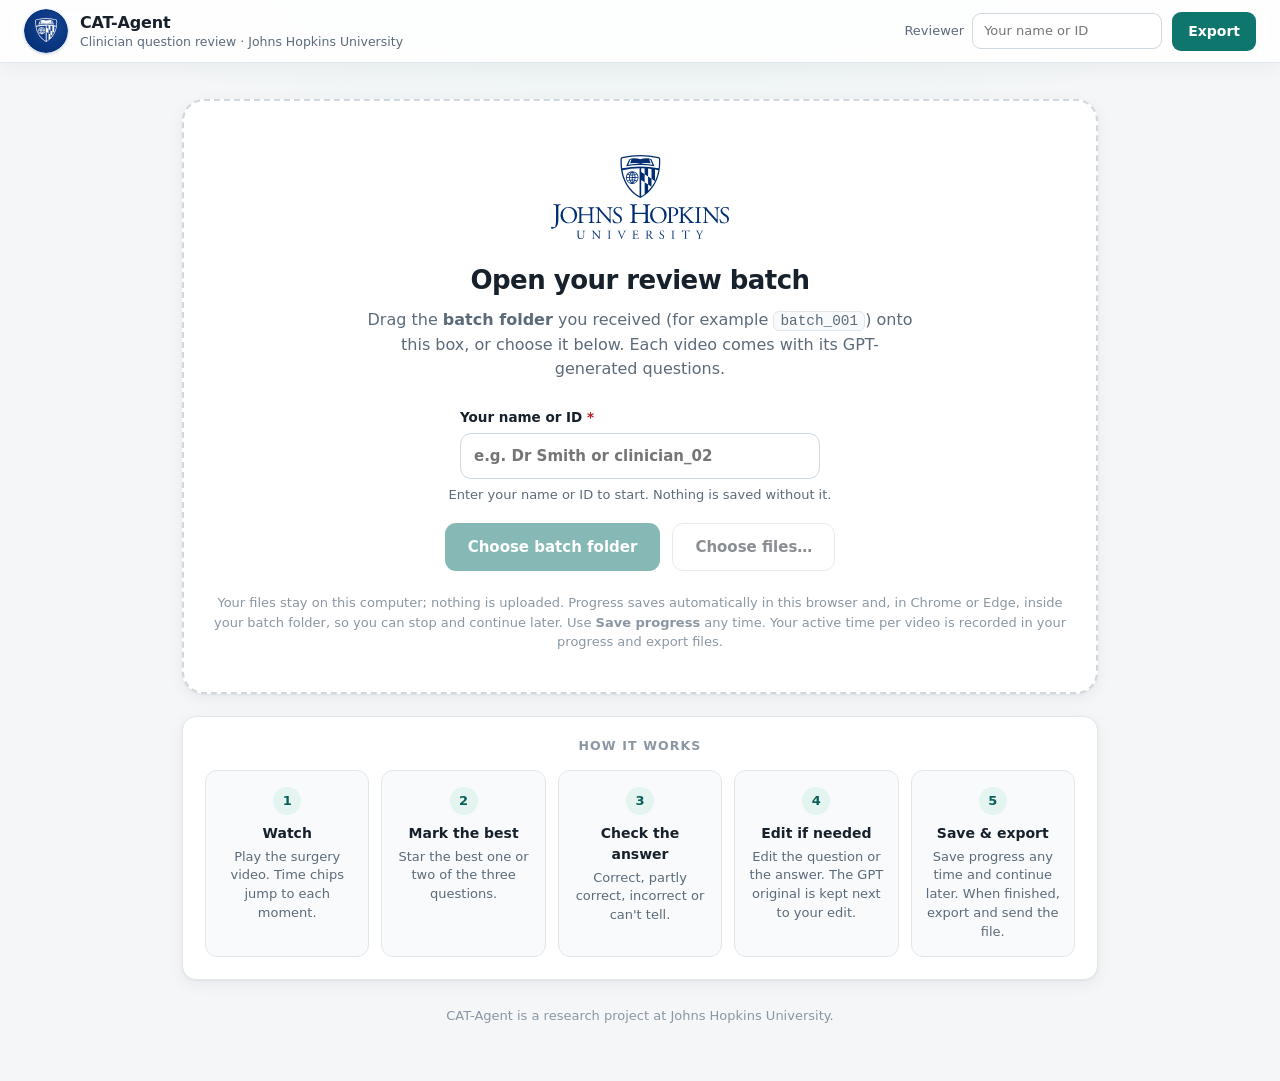
==== index.html @ c8f013dc "Sharper JHU logos, clinician active-time tracking Co-Authored-By: Claude Opus 5.5 <noreply@anthropic" ====
<!doctype html>
<html lang="en">
<head>
  <meta charset="utf-8">
  <meta name="viewport" content="width=device-width, initial-scale=1">
  <title>CAT-Agent Clinician Review</title>
  <meta name="description" content="Review GPT-generated questions for ophthalmic surgery videos: pick the best, edit, export.">
  <link rel="icon" href="assets/jhu-badge.svg" type="image/svg+xml">
  <link rel="stylesheet" href="styles.css?v=202610052042">
</head>
<body>
  <header class="topbar">
  <div class="topbar-inner">
    <div class="brand">
      <a class="jhu" href="https://www.jhu.edu/" target="_blank" rel="noopener" title="Johns Hopkins University">
        <img src="assets/jhu-badge.svg" alt="Johns Hopkins University" width="44" height="44">
      </a>
      <div>
        <div class="brand-title">CAT-Agent</div>
        <div class="brand-sub">Clinician question review · Johns Hopkins University</div>
      </div>
    </div>
    <div class="topbar-actions">
      <label class="reviewer">
        <span>Reviewer</span>
        <input id="reviewer" class="reviewer-input" type="text" placeholder="Your name or ID" autocomplete="off" spellcheck="false">
      </label>
      <span id="save-status" class="save-status hidden" role="status" aria-live="polite"></span>
      <button id="btn-save" class="btn ghost hidden" type="button" title="Save your progress now (Ctrl/Cmd+S). It also saves automatically.">Save progress</button>
      <button id="btn-open" class="btn ghost hidden" type="button" title="Open another batch folder">Open folder</button>
      <div class="menu-wrap">
        <button id="btn-export" class="btn primary" type="button" disabled aria-haspopup="true" aria-expanded="false">Export</button>
        <div id="export-menu" class="menu hidden" role="menu">
          <button type="button" role="menuitem" data-export="json">Export JSON <small>full record, re-importable</small></button>
          <button type="button" role="menuitem" data-export="csv">Export CSV <small>one row per question, for Excel</small></button>
          <hr>
          <button type="button" role="menuitem" data-export="import">Load saved progress… <small>a progress or export file, e.g. from another computer</small></button>
        </div>
      </div>
    </div>
  </div>
  </header>

  <!-- Start screen -->
  <main id="start" class="start">
    <section class="drop" id="dropzone" tabindex="0" aria-label="Drop your batch folder here">
      <img class="hero-logo" src="assets/jhu-vertical.svg" alt="Johns Hopkins University" width="178" height="84">
      <h1>Open your review batch</h1>
      <p class="lead">Drag the <b>batch folder</b> you received (for example <code>batch_001</code>) onto this box,
        or choose it below. Each video comes with its GPT-generated questions.</p>
      <label class="id-field" for="reviewer-start">
        <span>Your name or ID <b aria-hidden="true">*</b></span>
        <input id="reviewer-start" class="reviewer-input" type="text" placeholder="e.g. Dr Smith or clinician_02" autocomplete="off" spellcheck="false" required>
      </label>
      <p id="start-hint" class="start-hint">Enter your name or ID to start. Nothing is saved without it.</p>
      <div class="drop-buttons">
        <button id="btn-folder" class="btn primary lg" type="button" disabled>Choose batch folder</button>
        <button id="btn-files" class="btn ghost lg" type="button" disabled>Choose files…</button>
      </div>
      <p class="fine">Your files stay on this computer; nothing is uploaded. Progress saves automatically in this browser
        and, in Chrome or Edge, inside your batch folder, so you can stop and continue later. Use <b>Save progress</b> any time.
        Your active time per video is recorded in your progress and export files.</p>
    </section>
    <section class="howto">
      <h2>How it works</h2>
      <ol class="steps">
        <li><span class="n">1</span><b>Watch</b><p>Play the surgery video. Time chips jump to each moment.</p></li>
        <li><span class="n">2</span><b>Mark the best</b><p>Star the best one or two of the three questions.</p></li>
        <li><span class="n">3</span><b>Check the answer</b><p>Correct, partly correct, incorrect or can&#39;t tell.</p></li>
        <li><span class="n">4</span><b>Edit if needed</b><p>Edit the question or the answer. The GPT original is kept next to your edit.</p></li>
        <li><span class="n">5</span><b>Save &amp; export</b><p>Save progress any time and continue later. When finished, export and send the file.</p></li>
      </ol>
    </section>
    <footer class="site-foot">
      <span>CAT-Agent is a research project at Johns Hopkins University.</span>
    </footer>
    <input id="input-folder" type="file" webkitdirectory directory multiple hidden>
    <input id="input-files" type="file" multiple accept="video/*,.mp4,.mov,.m4v,.webm,.mkv,.json" hidden>
    <input id="input-import" type="file" accept=".json,application/json" hidden>
  </main>

  <!-- Review workspace -->
  <div id="workspace" class="workspace hidden">
    <aside class="sidebar" aria-label="Videos in this batch">
      <div class="side-head">
        <div class="progress-label"><span id="progress-text">0 of 0 done</span><span id="progress-pct">0%</span></div>
        <div class="progress"><div id="progress-bar"></div></div>
        <div id="active-time" class="active-time" title="Active time counts only while you work on a video; it pauses after 2 minutes without input"></div>
        <input id="search" type="search" placeholder="Search videos…" aria-label="Search videos">
        <div class="filters" role="group" aria-label="Filter by status">
          <button type="button" class="chip-btn active" data-filter="all">All</button>
          <button type="button" class="chip-btn" data-filter="todo">To do</button>
          <button type="button" class="chip-btn" data-filter="done">Done</button>
        </div>
      </div>
      <ol id="case-list" class="case-list"></ol>
    </aside>

    <main id="case" class="case" tabindex="-1"></main>
  </div>

  <div id="toast" class="toast" role="status" aria-live="polite"></div>

  <script src="config.js?v=202610052042"></script>
  <script src="app.js?v=202610052042"></script>
</body>
</html>
---- styles.css ----
/* CAT-Agent clinician review — styles (no build step, no external assets) */
:root {
  --maxw: 1500px;
  --topbar-h: 62px;
  --bg: #f4f6f8;
  --surface: #ffffff;
  --surface-2: #f8fafb;
  --border: #e2e7ec;
  --border-strong: #cfd7df;
  --text: #17212b;
  --muted: #5c6b79;
  --faint: #8a97a3;
  --accent: #0f766e;
  --accent-strong: #0b5f58;
  --accent-soft: #e3f4f1;
  --star: #d97706;
  --star-soft: #fff4e0;
  --good: #15803d;
  --good-soft: #e5f6eb;
  --warn: #b45309;
  --warn-soft: #fdf1e1;
  --bad: #b91c1c;
  --bad-soft: #fbe9e9;
  --info-soft: #eaf1fb;
  --shadow: 0 1px 2px rgba(16, 24, 40, .05), 0 4px 16px rgba(16, 24, 40, .06);
  --shadow-lg: 0 12px 40px rgba(16, 24, 40, .14);
  --radius: 14px;
  --radius-sm: 9px;
  --font: ui-sans-serif, system-ui, -apple-system, "Segoe UI", Roboto, "Helvetica Neue", Arial, sans-serif;
  --mono: ui-monospace, SFMono-Regular, Menlo, Consolas, monospace;
  color-scheme: light;
}

* { box-sizing: border-box; }
html, body { margin: 0; height: 100%; }
body {
  font-family: var(--font);
  font-size: 15px;
  line-height: 1.5;
  color: var(--text);
  background: radial-gradient(1100px 420px at 50% -160px, #dcf1ec 0%, rgba(220, 241, 236, 0) 70%) no-repeat, var(--bg);
  min-height: 100%;
  -webkit-font-smoothing: antialiased;
}
button, input, textarea { font: inherit; color: inherit; }
code { font-family: var(--mono); font-size: .9em; background: var(--surface-2); border: 1px solid var(--border);
  padding: 1px 6px; border-radius: 6px; }
.hidden { display: none !important; }

/* ---------------------------------------------------------------- top bar */
.topbar {
  position: sticky; top: 0; z-index: 20;
  padding: 0 24px;
  background: color-mix(in srgb, var(--surface) 90%, transparent);
  backdrop-filter: saturate(1.4) blur(10px);
  border-bottom: 1px solid var(--border);
  box-shadow: 0 6px 20px rgba(16, 24, 40, .04);
}
.topbar-inner {
  max-width: var(--maxw); margin: 0 auto; min-height: var(--topbar-h);
  display: flex; align-items: center; justify-content: space-between; gap: 16px;
}
.brand { display: flex; align-items: center; gap: 12px; }
.logo {
  width: 34px; height: 34px; border-radius: 50%;
  background: radial-gradient(circle at 50% 50%, var(--accent) 0 22%, #fff 23% 40%, var(--accent) 41% 100%);
  box-shadow: 0 0 0 4px var(--accent-soft);
}
.jhu { display: inline-flex; align-items: center; }
.jhu img { height: 44px; width: 44px; display: block; border-radius: 50%; box-shadow: 0 1px 3px rgba(0, 45, 114, .25); }
.brand-divider { width: 1px; height: 30px; background: var(--border-strong); margin: 0 2px; }
.site-foot { margin-top: 26px; display: flex; align-items: center; justify-content: center; gap: 12px; color: var(--faint); font-size: 13px; flex-wrap: wrap; text-align: center; }
.site-foot img { height: 22px; width: auto; }
.brand-title { font-weight: 700; letter-spacing: -.01em; font-size: 16px; }
.brand-sub { color: var(--muted); font-size: 12.5px; margin-top: -2px; }
.topbar-actions { display: flex; align-items: center; gap: 10px; }
.reviewer { display: flex; align-items: center; gap: 8px; color: var(--muted); font-size: 13px; }
.reviewer input {
  width: 190px; padding: 7px 11px; border-radius: var(--radius-sm);
  border: 1px solid var(--border-strong); background: var(--surface);
}
.reviewer input:focus, #search:focus, textarea:focus, .comment:focus { outline: 2px solid var(--accent); outline-offset: 1px; border-color: transparent; }
.reviewer input.needs { border-color: var(--warn); box-shadow: 0 0 0 3px var(--warn-soft); }

/* ---------------------------------------------------------------- buttons */
.btn {
  display: inline-flex; align-items: center; justify-content: center; gap: 7px;
  padding: 8px 15px; border-radius: var(--radius-sm); border: 1px solid transparent;
  font-weight: 600; font-size: 14px; cursor: pointer; white-space: nowrap;
  transition: background .15s, border-color .15s, color .15s, transform .05s;
}
.btn:active { transform: translateY(1px); }
.btn:disabled { opacity: .5; cursor: not-allowed; }
.btn.lg { padding: 12px 22px; font-size: 15px; border-radius: 11px; }
.btn.primary { background: var(--accent); color: #fff; }
.btn.primary:hover:not(:disabled) { background: var(--accent-strong); }
.btn.ghost { background: var(--surface); border-color: var(--border-strong); color: var(--text); }
.btn.ghost:hover:not(:disabled) { background: var(--surface-2); }
.btn.subtle { background: transparent; color: var(--muted); padding: 6px 10px; }
.btn.subtle:hover { background: var(--surface-2); color: var(--text); }
.btn.small { padding: 5px 10px; font-size: 13px; }
:focus-visible { outline: 2px solid var(--accent); outline-offset: 2px; }

.menu-wrap { position: relative; }
.menu {
  position: absolute; right: 0; top: calc(100% + 8px); min-width: 270px; z-index: 30;
  background: var(--surface); border: 1px solid var(--border); border-radius: 12px;
  box-shadow: var(--shadow-lg); padding: 6px;
}
.menu button {
  display: block; width: 100%; text-align: left; background: none; border: 0;
  padding: 9px 11px; border-radius: 8px; cursor: pointer; font-weight: 600;
}
.menu button small { display: block; font-weight: 400; color: var(--muted); font-size: 12.5px; }
.menu button:hover { background: var(--surface-2); }
.menu hr { border: 0; border-top: 1px solid var(--border); margin: 6px 4px; }

/* ---------------------------------------------------------------- start screen */
.start {
  max-width: 960px; margin: 0 auto; padding: 36px 22px 56px;
  min-height: calc(100vh - var(--topbar-h) - 1px);
  display: flex; flex-direction: column; justify-content: center;
}
.drop {
  text-align: center; padding: 54px 30px 40px;
  background: var(--surface); border: 2px dashed var(--border-strong); border-radius: 22px;
  box-shadow: var(--shadow); transition: border-color .15s, background .15s, transform .15s;
}
.drop.over { border-color: var(--accent); background: var(--accent-soft); transform: scale(1.01); }
.drop-icon {
  width: 64px; height: 64px; margin: 0 auto 18px; border-radius: 18px; background: var(--accent-soft);
  position: relative;
}
.drop-icon::before {
  content: ""; position: absolute; inset: 18px 15px 20px; border: 3px solid var(--accent); border-radius: 4px 4px 6px 6px;
}
.drop-icon::after {
  content: ""; position: absolute; left: 15px; top: 14px; width: 16px; height: 7px; border: 3px solid var(--accent);
  border-bottom: 0; border-radius: 4px 4px 0 0;
}
.drop h1 { font-size: 26px; letter-spacing: -.02em; margin: 0 0 8px; }
.lead { color: var(--muted); max-width: 560px; margin: 0 auto 26px; font-size: 16px; }
.drop-buttons { display: flex; gap: 12px; justify-content: center; flex-wrap: wrap; }
.fine { color: var(--faint); font-size: 13px; margin: 22px 0 0; }
.howto { margin-top: 22px; padding: 20px 22px 22px; background: var(--surface); border-radius: var(--radius);
  border: 1px solid var(--border); box-shadow: var(--shadow); }
.howto h2 { font-size: 12.5px; margin: 0 0 14px; text-align: center; text-transform: uppercase; letter-spacing: .09em; color: var(--faint); }
.steps { list-style: none; margin: 0; padding: 0; display: grid; grid-template-columns: repeat(auto-fit, minmax(150px, 1fr)); gap: 12px; }
.steps li { background: var(--surface-2); border: 1px solid var(--border); border-radius: 12px; padding: 16px 14px 14px; text-align: center; }
.steps .n { display: inline-flex; align-items: center; justify-content: center; width: 28px; height: 28px; border-radius: 50%;
  background: var(--accent-soft); color: var(--accent-strong); font-weight: 800; font-size: 13px; margin-bottom: 8px; }
.steps b { display: block; color: var(--text); font-size: 14px; }
.steps p { margin: 4px 0 0; color: var(--muted); font-size: 13px; line-height: 1.45; }

/* ---------------------------------------------------------------- workspace */
.workspace {
  max-width: var(--maxw); margin: 0 auto; padding: 24px;
  display: grid; grid-template-columns: 300px minmax(0, 1fr); gap: 24px; align-items: start;
}
.sidebar {
  position: sticky; top: calc(var(--topbar-h) + 24px);
  max-height: calc(100vh - var(--topbar-h) - 48px);
  background: var(--surface); border: 1px solid var(--border); border-radius: var(--radius); box-shadow: var(--shadow);
  display: flex; flex-direction: column; min-height: 0; overflow: hidden;
}
.side-head { padding: 16px 16px 12px; border-bottom: 1px solid var(--border); }
.progress-label { display: flex; justify-content: space-between; font-size: 13px; color: var(--muted); font-weight: 600; }
.progress { height: 7px; background: var(--surface-2); border: 1px solid var(--border); border-radius: 99px; margin: 7px 0 12px; overflow: hidden; }
.progress div { height: 100%; width: 0; background: linear-gradient(90deg, var(--accent), var(--good)); border-radius: 99px; transition: width .3s; }
#search { width: 100%; padding: 8px 11px; border-radius: var(--radius-sm); border: 1px solid var(--border-strong); background: var(--surface-2); }
.filters { display: flex; gap: 6px; margin-top: 10px; }
.chip-btn { border: 1px solid var(--border); background: var(--surface); padding: 4px 11px; border-radius: 99px; font-size: 12.5px; font-weight: 600; color: var(--muted); cursor: pointer; }
.chip-btn.active { background: var(--accent-soft); color: var(--accent-strong); border-color: transparent; }
.case-list { list-style: none; margin: 0; padding: 8px; overflow-y: auto; flex: 1; }
.case-item {
  display: grid; grid-template-columns: 22px 1fr auto; gap: 9px; align-items: center;
  padding: 9px 10px; border-radius: 10px; cursor: pointer; border: 1px solid transparent;
}
.case-item:hover { background: var(--surface-2); }
.case-item.active { background: var(--accent-soft); border-color: color-mix(in srgb, var(--accent) 30%, transparent); }
.case-num { font-size: 12px; color: var(--faint); font-variant-numeric: tabular-nums; text-align: right; }
.case-title { font-size: 13.5px; font-weight: 600; line-height: 1.3; overflow: hidden; text-overflow: ellipsis; display: -webkit-box; -webkit-line-clamp: 2; -webkit-box-orient: vertical; }
.case-sub { font-size: 12px; color: var(--muted); }
.dot { width: 10px; height: 10px; border-radius: 50%; background: var(--border-strong); }
.dot.progress-dot { background: var(--star); }
.dot.done { background: var(--good); }
.case-stars { font-size: 12px; color: var(--star); font-weight: 700; }

/* ---------------------------------------------------------------- case view */
.case { padding: 0 0 40px; outline: none; min-width: 0; }
.case-inner { margin: 0; }
.case-head { display: flex; align-items: flex-start; justify-content: space-between; gap: 16px; margin-bottom: 14px; }
.case-head h2 { margin: 0; font-size: 22px; letter-spacing: -.015em; line-height: 1.25; }
.meta-chips { display: flex; flex-wrap: wrap; gap: 6px; margin-top: 8px; }
.pill { white-space: nowrap; display: inline-flex; align-items: center; gap: 5px; padding: 3px 10px; border-radius: 99px; font-size: 12.5px; font-weight: 600; background: var(--surface-2); color: var(--muted); border: 1px solid var(--border); }
.pill.sa1 { background: #e7f0fc; color: #1f5fbf; border-color: transparent; }
.pill.sa2 { background: #f0eafc; color: #6a3fc8; border-color: transparent; }
.pill.sa3 { background: #e2f4f0; color: #0b6b5f; border-color: transparent; }
.q-family { font-size: 11.5px; font-weight: 800; letter-spacing: .08em; text-transform: uppercase; color: var(--faint); margin: 0 0 4px; }
.pill.accent { background: var(--accent-soft); color: var(--accent-strong); border-color: transparent; }
.pill.star { background: var(--star-soft); color: var(--star); border-color: transparent; }
.pill.good { background: var(--good-soft); color: var(--good); border-color: transparent; }
.pill.warn { background: var(--warn-soft); color: var(--warn); border-color: transparent; }
.nav-btns { display: flex; gap: 8px; flex-shrink: 0; }

.grid { display: grid; grid-template-columns: minmax(0, 1.05fr) minmax(0, 1fr); gap: 22px; align-items: start; }
.panel { background: var(--surface); border: 1px solid var(--border); border-radius: var(--radius); box-shadow: var(--shadow); }
.video-panel { position: sticky; top: calc(var(--topbar-h) + 24px); overflow: hidden; }
.video-box { background: #000; aspect-ratio: 16 / 10; display: flex; align-items: center; justify-content: center; }
.video-box video { width: 100%; height: 100%; display: block; background: #000; }
.video-missing { color: #c9d3da; text-align: center; padding: 30px; font-size: 14px; }
.video-missing b { color: #fff; display: block; font-size: 16px; margin-bottom: 4px; }
.timeline-wrap { padding: 12px 16px 6px; }
.timeline-label { display: flex; justify-content: space-between; font-size: 12px; color: var(--muted); margin-bottom: 6px; }
.timeline { position: relative; height: 26px; border-radius: 7px; overflow: hidden; display: flex; background: var(--surface-2); cursor: pointer; border: 1px solid var(--border); }
.seg { height: 100%; border-right: 1px solid rgba(255,255,255,.6); min-width: 2px; position: relative; }
.seg:hover { filter: brightness(1.08) saturate(1.1); }
.playhead { position: absolute; top: -2px; bottom: -2px; width: 2px; background: var(--text); pointer-events: none; left: 0; box-shadow: 0 0 0 1px var(--surface); }
.phase-now { font-size: 13px; padding: 4px 16px 12px; color: var(--muted); min-height: 30px; }
.phase-now b { color: var(--text); }
details.about { border-top: 1px solid var(--border); }
details.about summary { padding: 12px 16px; cursor: pointer; font-weight: 600; font-size: 14px; list-style: none; display: flex; justify-content: space-between; }
details.about summary::-webkit-details-marker { display: none; }
details.about summary::after { content: "Show"; color: var(--accent); font-size: 13px; }
details.about[open] summary::after { content: "Hide"; }
.about-body { padding: 0 16px 16px; font-size: 13.5px; color: var(--muted); }
.about-body p { margin: 0 0 10px; color: var(--text); }
.kv { display: grid; grid-template-columns: max-content 1fr; gap: 4px 14px; margin: 0; }
.kv dt { color: var(--faint); }
.kv dd { margin: 0; color: var(--text); word-break: break-word; }

/* ---------------------------------------------------------------- question cards */
.q-col { display: flex; flex-direction: column; gap: 16px; }
.q-hint { font-size: 13.5px; color: var(--muted); display: flex; justify-content: space-between; align-items: center; gap: 10px; }
.q-hint b { color: var(--text); }
.qcard { padding: 18px 18px 14px; transition: border-color .15s, box-shadow .15s; }
.qcard.selected { border-color: var(--star); box-shadow: 0 0 0 3px var(--star-soft), var(--shadow); }
.q-top { display: flex; align-items: center; justify-content: space-between; gap: 10px; margin-bottom: 10px; }
.q-tags { display: flex; flex-wrap: wrap; gap: 6px; align-items: center; }
.q-index { font-weight: 800; font-size: 13px; color: var(--faint); letter-spacing: .04em; text-transform: uppercase; margin-right: 4px; }
.star-btn {
  display: inline-flex; align-items: center; gap: 6px; border: 1px solid var(--border-strong); background: var(--surface);
  color: var(--muted); border-radius: 99px; padding: 6px 13px; font-weight: 700; font-size: 13px; cursor: pointer; flex-shrink: 0;
}
.star-btn .s { font-size: 16px; line-height: 1; }
.star-btn:hover { border-color: var(--star); color: var(--star); }
.star-btn.on { background: var(--star); border-color: var(--star); color: #fff; }
.q-text { font-size: 15.5px; font-weight: 500; line-height: 1.5; margin: 2px 0 12px; white-space: pre-wrap; }
.label { font-size: 11.5px; font-weight: 800; letter-spacing: .06em; text-transform: uppercase; color: var(--faint); margin: 12px 0 5px; }
.options { list-style: none; margin: 0; padding: 0; display: grid; gap: 6px; }
.options li { padding: 8px 11px; border: 1px solid var(--border); border-radius: 9px; font-size: 14px; background: var(--surface-2); white-space: pre-wrap; }
.options li.correct { border-color: var(--good); background: var(--good-soft); }
.options li.correct::after { content: "  ✓ answer"; color: var(--good); font-weight: 700; font-size: 12px; }
.answer { padding: 11px 13px; background: var(--accent-soft); border-radius: 10px; font-size: 14.5px; white-space: pre-wrap; }
.evidence { display: flex; flex-wrap: wrap; gap: 6px; }
.ev-chip {
  border: 1px solid var(--border); background: var(--surface); border-radius: 8px; padding: 5px 9px; font-size: 12.5px;
  cursor: pointer; text-align: left; max-width: 100%; color: var(--text);
}
.ev-chip:hover { border-color: var(--accent); background: var(--accent-soft); }
.ev-chip .t { font-family: var(--mono); font-weight: 700; color: var(--accent-strong); margin-right: 6px; }
details.reason { margin-top: 10px; }
details.reason summary { cursor: pointer; font-size: 13px; color: var(--accent); font-weight: 600; }
.reason-body { font-size: 13.5px; color: var(--muted); padding: 8px 0 0; white-space: pre-wrap; }
.reason-body b { color: var(--text); }

.q-review { margin-top: 14px; padding-top: 12px; border-top: 1px dashed var(--border); display: flex; flex-wrap: wrap; gap: 10px; align-items: center; justify-content: space-between; }
.seg-ctl { display: inline-flex; border: 1px solid var(--border-strong); border-radius: 10px; overflow: hidden; }
.seg-ctl button { border: 0; background: var(--surface); padding: 6px 11px; font-size: 13px; font-weight: 600; cursor: pointer; color: var(--muted); border-right: 1px solid var(--border); }
.seg-ctl button:last-child { border-right: 0; }
.seg-ctl button:hover { background: var(--surface-2); color: var(--text); }
.seg-ctl button.on[data-v="correct"] { background: var(--good-soft); color: var(--good); }
.seg-ctl button.on[data-v="partial"] { background: var(--warn-soft); color: var(--warn); }
.seg-ctl button.on[data-v="incorrect"] { background: var(--bad-soft); color: var(--bad); }
.seg-ctl button.on[data-v="cannot_verify"] { background: var(--info-soft); color: var(--text); }
.q-actions { display: flex; gap: 6px; }
.comment { width: 100%; margin-top: 10px; padding: 8px 11px; border: 1px solid var(--border); border-radius: 9px; background: var(--surface-2); font-size: 13.5px; resize: vertical; min-height: 38px; }

.edit-box { margin-top: 4px; display: grid; gap: 10px; }
.edit-box label { font-size: 12px; font-weight: 700; color: var(--muted); display: grid; gap: 4px; }
.edit-box textarea { width: 100%; padding: 9px 11px; border: 1px solid var(--border-strong); border-radius: 9px; background: var(--surface); font-size: 14.5px; line-height: 1.45; resize: vertical; }
.edit-row { display: flex; gap: 8px; justify-content: flex-end; flex-wrap: wrap; }
.orig { font-size: 12.5px; color: var(--faint); margin-top: 6px; white-space: pre-wrap; }
.orig b { color: var(--muted); }

.done-bar { margin-top: 4px; padding: 14px 18px; display: flex; align-items: center; justify-content: space-between; gap: 12px; flex-wrap: wrap; }
.done-bar textarea { flex: 1 1 260px; min-height: 40px; }
.done-bar .msg { font-size: 13px; color: var(--muted); }

/* ---------------------------------------------------------------- toast */
.toast {
  position: fixed; left: 50%; bottom: 26px; transform: translate(-50%, 20px); opacity: 0; pointer-events: none;
  background: var(--text); color: var(--bg); padding: 10px 16px; border-radius: 10px; font-size: 14px; font-weight: 600;
  box-shadow: var(--shadow-lg); transition: opacity .2s, transform .2s; z-index: 50; max-width: 90vw;
}
.toast.show { opacity: 1; transform: translate(-50%, 0); }

/* ---------------------------------------------------------------- responsive */
@media (max-width: 1150px) {
  .grid { grid-template-columns: 1fr; }
  .video-panel { position: static; }
}
@media (max-width: 820px) {
  .topbar { padding: 0 14px; }
  .jhu img { height: 38px; width: 38px; }
  .brand-sub { display: none; }
  .topbar-inner { flex-wrap: wrap; padding: 10px 0; }
  .topbar-actions { width: 100%; flex-wrap: wrap; }
  .reviewer { flex: 1; }
  .reviewer span { display: none; }
  .reviewer input { width: 100%; }
  .workspace { grid-template-columns: 1fr; padding: 14px; gap: 14px; }
  .sidebar { position: static; max-height: 42vh; }
  .case-head { flex-direction: column; }
  .start { padding: 24px 14px 40px; min-height: 0; }
  .drop { padding: 36px 18px 30px; }
}

/* ---------------------------------------------------------------- reviewer ID, saving, edits */
.id-field { display: grid; gap: 6px; max-width: 360px; margin: 0 auto 6px; text-align: left; font-size: 13.5px; font-weight: 700; color: var(--text); }
.id-field b { color: var(--bad); font-weight: 800; }
.id-field input { padding: 11px 13px; border-radius: 11px; border: 1px solid var(--border-strong); background: var(--surface); font-size: 15px; }
.id-field input:focus { outline: 2px solid var(--accent); outline-offset: 1px; border-color: transparent; }
.id-field input.needs { border-color: var(--warn); box-shadow: 0 0 0 3px var(--warn-soft); }
.start-hint { font-size: 13px; color: var(--muted); margin: 0 0 18px; }
.save-status { font-size: 12.5px; color: var(--good); font-weight: 600; white-space: nowrap; }
.save-status.warn { color: var(--warn); }
.orig-line { font-size: 12.5px; color: var(--faint); margin: 6px 0 2px; padding: 6px 9px; border-left: 3px solid var(--border-strong); background: var(--surface-2); border-radius: 0 7px 7px 0; white-space: pre-wrap; }
.orig-line b { color: var(--muted); }
.q-actions { flex-wrap: wrap; justify-content: flex-end; }
@media (max-width: 820px) { .save-status { order: 5; width: 100%; } }
.hero-logo { display: block; height: 84px; width: auto; margin: 0 auto 22px; }
@media (max-width: 820px) { .hero-logo { height: 66px; margin-bottom: 16px; } }
.active-time { font-size: 12.5px; color: var(--muted); margin: -4px 0 10px; font-variant-numeric: tabular-nums; }
.pill.time { font-variant-numeric: tabular-nums; }
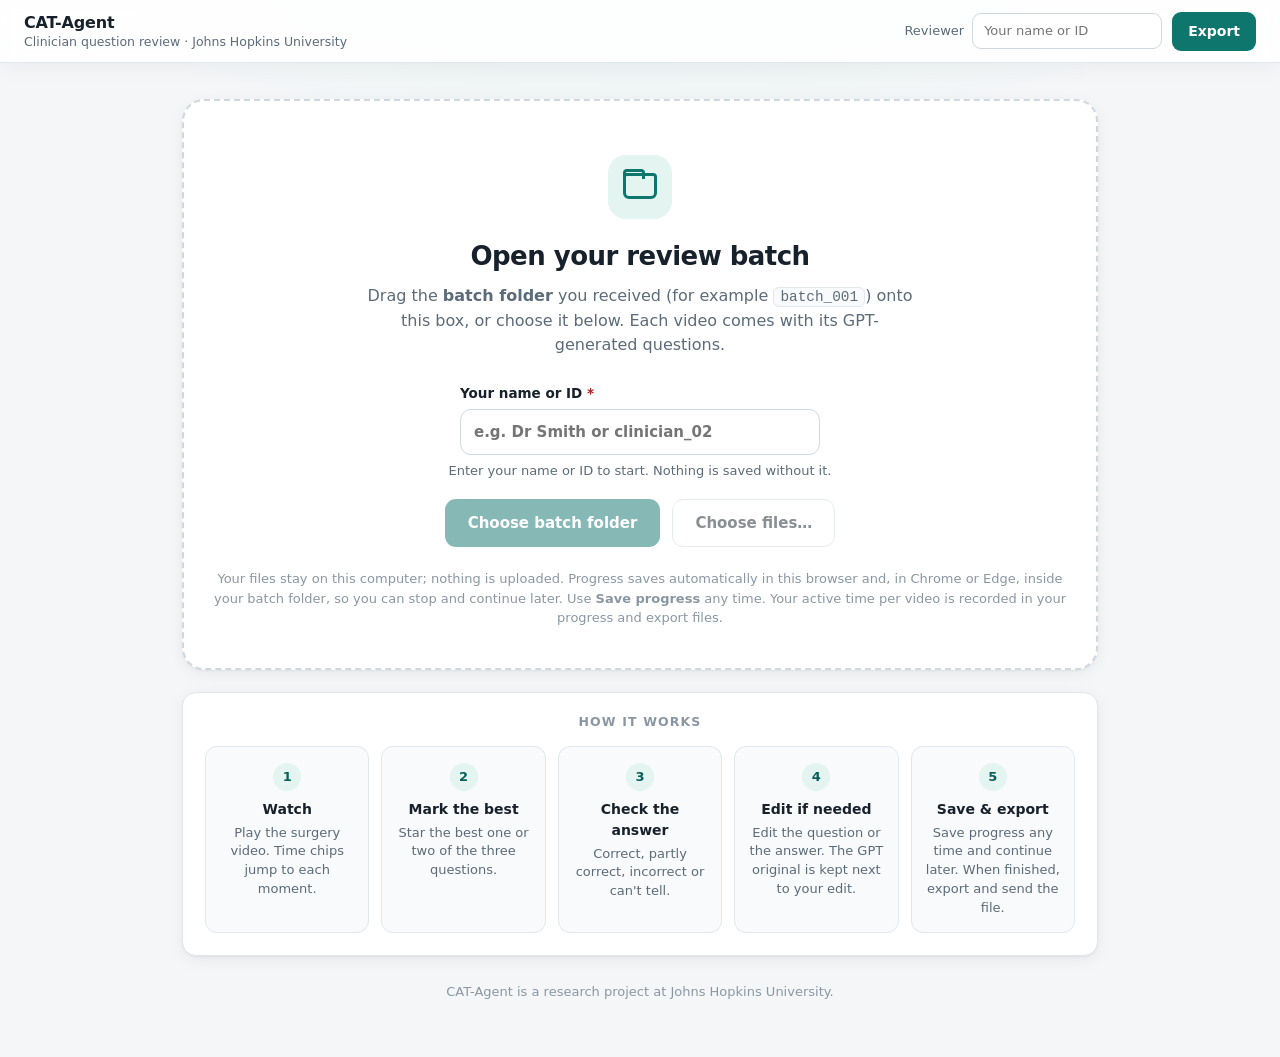
==== commit 21179256: "Remove the JHU logo images Co-Authored-By: Claude Opus 5.5 <noreply@anthropic.com>" ====
--- a/index.html
+++ b/index.html
@@ -5,16 +5,13 @@
   <meta name="viewport" content="width=device-width, initial-scale=1">
   <title>CAT-Agent Clinician Review</title>
   <meta name="description" content="Review GPT-generated questions for ophthalmic surgery videos: pick the best, edit, export.">
-  <link rel="icon" href="assets/jhu-badge.svg" type="image/svg+xml">
-  <link rel="stylesheet" href="styles.css?v=202610052042">
+  <link rel="icon" href="data:image/svg+xml,%3Csvg xmlns='http://www.w3.org/2000/svg' viewBox='0 0 32 32'%3E%3Ccircle cx='16' cy='16' r='14' fill='%230f766e'/%3E%3Ccircle cx='16' cy='16' r='6' fill='white'/%3E%3Ccircle cx='16' cy='16' r='3' fill='%230f766e'/%3E%3C/svg%3E">
+  <link rel="stylesheet" href="styles.css?v=202610081139">
 </head>
 <body>
   <header class="topbar">
   <div class="topbar-inner">
     <div class="brand">
-      <a class="jhu" href="https://www.jhu.edu/" target="_blank" rel="noopener" title="Johns Hopkins University">
-        <img src="assets/jhu-badge.svg" alt="Johns Hopkins University" width="44" height="44">
-      </a>
       <div>
         <div class="brand-title">CAT-Agent</div>
         <div class="brand-sub">Clinician question review · Johns Hopkins University</div>
@@ -44,7 +41,7 @@
   <!-- Start screen -->
   <main id="start" class="start">
     <section class="drop" id="dropzone" tabindex="0" aria-label="Drop your batch folder here">
-      <img class="hero-logo" src="assets/jhu-vertical.svg" alt="Johns Hopkins University" width="178" height="84">
+      <div class="drop-icon" aria-hidden="true"></div>
       <h1>Open your review batch</h1>
       <p class="lead">Drag the <b>batch folder</b> you received (for example <code>batch_001</code>) onto this box,
         or choose it below. Each video comes with its GPT-generated questions.</p>
@@ -101,7 +98,7 @@
 
   <div id="toast" class="toast" role="status" aria-live="polite"></div>
 
-  <script src="config.js?v=202610052042"></script>
-  <script src="app.js?v=202610052042"></script>
+  <script src="config.js?v=202610081139"></script>
+  <script src="app.js?v=202610081139"></script>
 </body>
 </html>
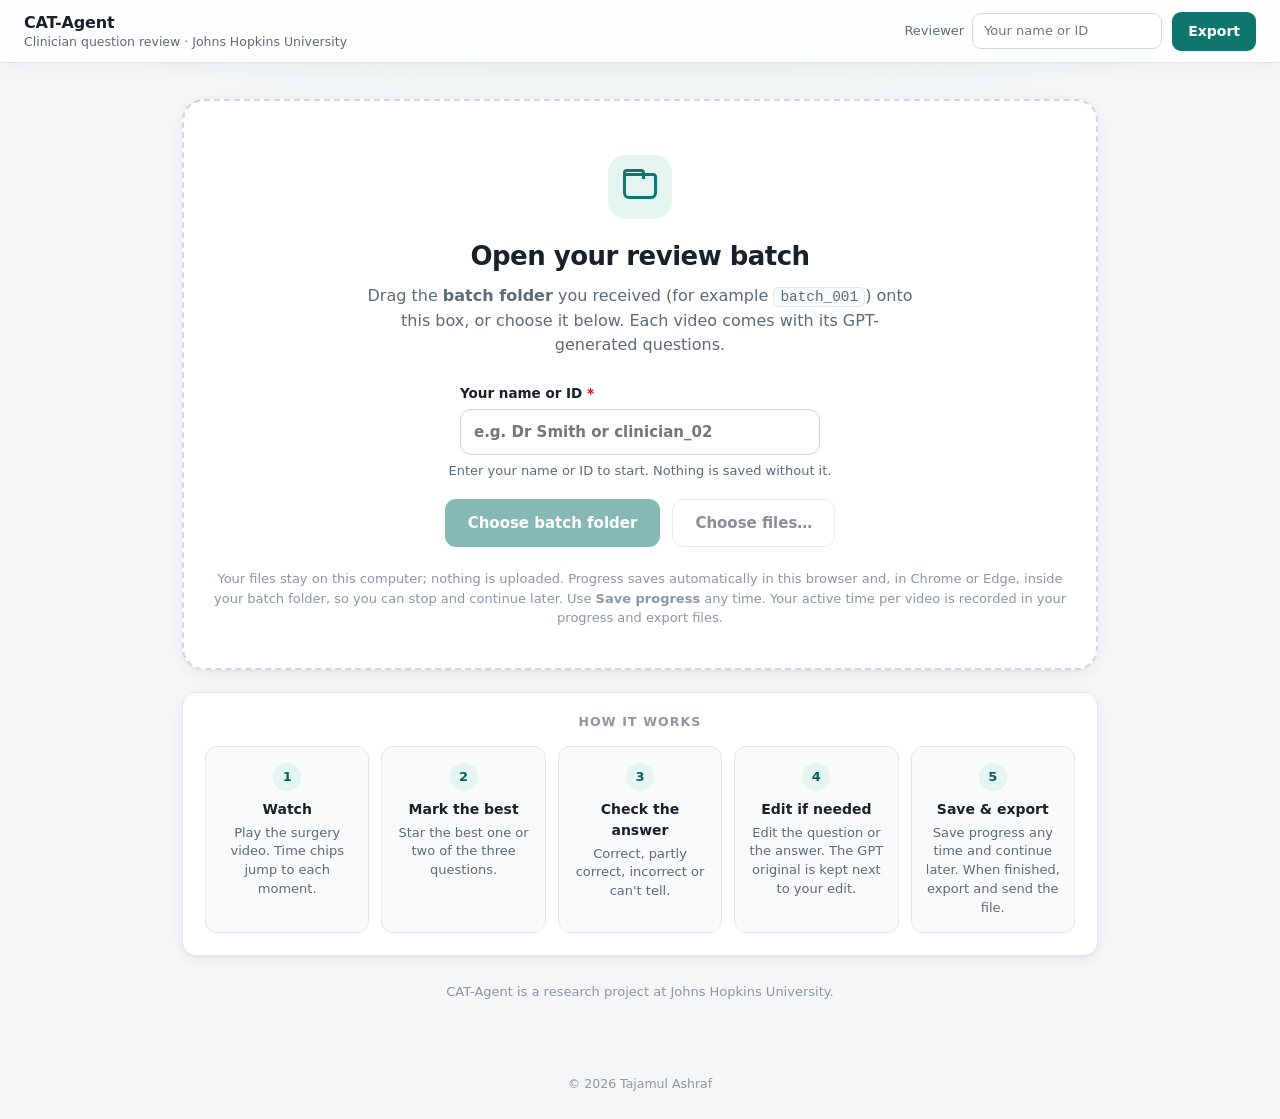
==== commit 33cc5c29: "Copyright footer; keep video playing while rating Co-Authored-By: Claude Opus 5.5 <noreply@anthropic" ====
--- a/index.html
+++ b/index.html
@@ -6,7 +6,7 @@
   <title>CAT-Agent Clinician Review</title>
   <meta name="description" content="Review GPT-generated questions for ophthalmic surgery videos: pick the best, edit, export.">
   <link rel="icon" href="data:image/svg+xml,%3Csvg xmlns='http://www.w3.org/2000/svg' viewBox='0 0 32 32'%3E%3Ccircle cx='16' cy='16' r='14' fill='%230f766e'/%3E%3Ccircle cx='16' cy='16' r='6' fill='white'/%3E%3Ccircle cx='16' cy='16' r='3' fill='%230f766e'/%3E%3C/svg%3E">
-  <link rel="stylesheet" href="styles.css?v=202610081139">
+  <link rel="stylesheet" href="styles.css?v=202610081155">
 </head>
 <body>
   <header class="topbar">
@@ -96,9 +96,11 @@
     <main id="case" class="case" tabindex="-1"></main>
   </div>
 
+  <footer class="copyright">© 2026 Tajamul Ashraf</footer>
+
   <div id="toast" class="toast" role="status" aria-live="polite"></div>
 
-  <script src="config.js?v=202610081139"></script>
-  <script src="app.js?v=202610081139"></script>
+  <script src="config.js?v=202610081155"></script>
+  <script src="app.js?v=202610081155"></script>
 </body>
 </html>
--- a/styles.css
+++ b/styles.css
@@ -333,3 +333,4 @@
 @media (max-width: 820px) { .hero-logo { height: 66px; margin-bottom: 16px; } }
 .active-time { font-size: 12.5px; color: var(--muted); margin: -4px 0 10px; font-variant-numeric: tabular-nums; }
 .pill.time { font-variant-numeric: tabular-nums; }
+.copyright { text-align: center; font-size: 12.5px; color: var(--faint); padding: 18px 16px 26px; }
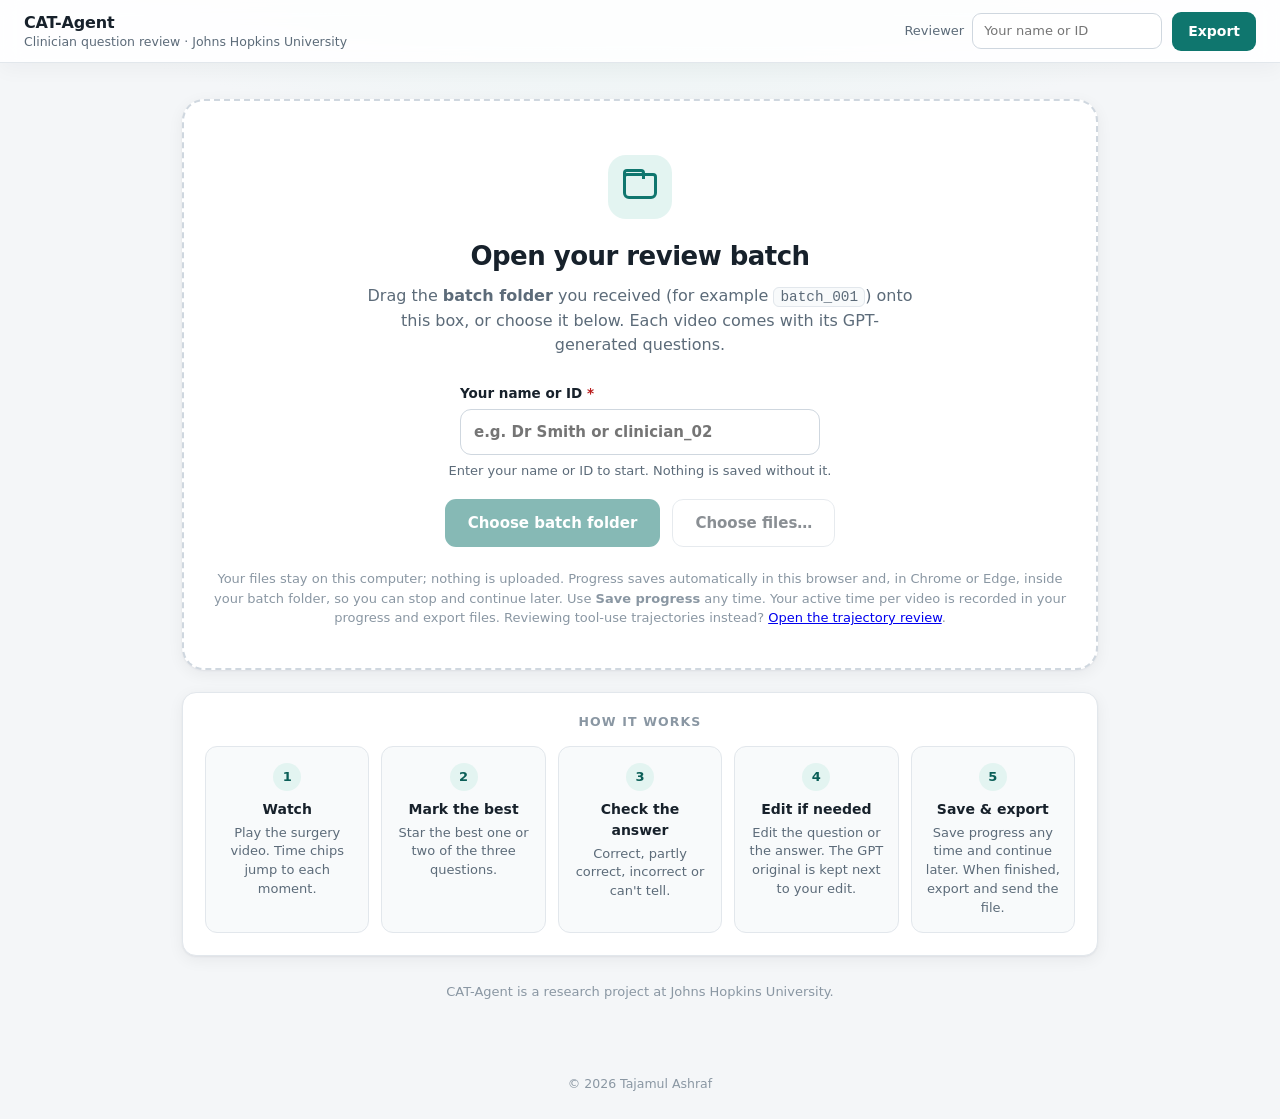
==== commit 143ba302: "Add trajectory review page Separate layout for checking tool-use trajectories: question, each though" ====
--- a/index.html
+++ b/index.html
@@ -6,7 +6,7 @@
   <title>CAT-Agent Clinician Review</title>
   <meta name="description" content="Review GPT-generated questions for ophthalmic surgery videos: pick the best, edit, export.">
   <link rel="icon" href="data:image/svg+xml,%3Csvg xmlns='http://www.w3.org/2000/svg' viewBox='0 0 32 32'%3E%3Ccircle cx='16' cy='16' r='14' fill='%230f766e'/%3E%3Ccircle cx='16' cy='16' r='6' fill='white'/%3E%3Ccircle cx='16' cy='16' r='3' fill='%230f766e'/%3E%3C/svg%3E">
-  <link rel="stylesheet" href="styles.css?v=202610081155">
+  <link rel="stylesheet" href="styles.css?v=202610191559">
 </head>
 <body>
   <header class="topbar">
@@ -56,7 +56,8 @@
       </div>
       <p class="fine">Your files stay on this computer; nothing is uploaded. Progress saves automatically in this browser
         and, in Chrome or Edge, inside your batch folder, so you can stop and continue later. Use <b>Save progress</b> any time.
-        Your active time per video is recorded in your progress and export files.</p>
+        Your active time per video is recorded in your progress and export files.
+        Reviewing tool-use trajectories instead? <a href="trajectories.html">Open the trajectory review</a>.</p>
     </section>
     <section class="howto">
       <h2>How it works</h2>
@@ -100,7 +101,7 @@
 
   <div id="toast" class="toast" role="status" aria-live="polite"></div>
 
-  <script src="config.js?v=202610081155"></script>
-  <script src="app.js?v=202610081155"></script>
+  <script src="config.js?v=202610191559"></script>
+  <script src="app.js?v=202610191559"></script>
 </body>
 </html>
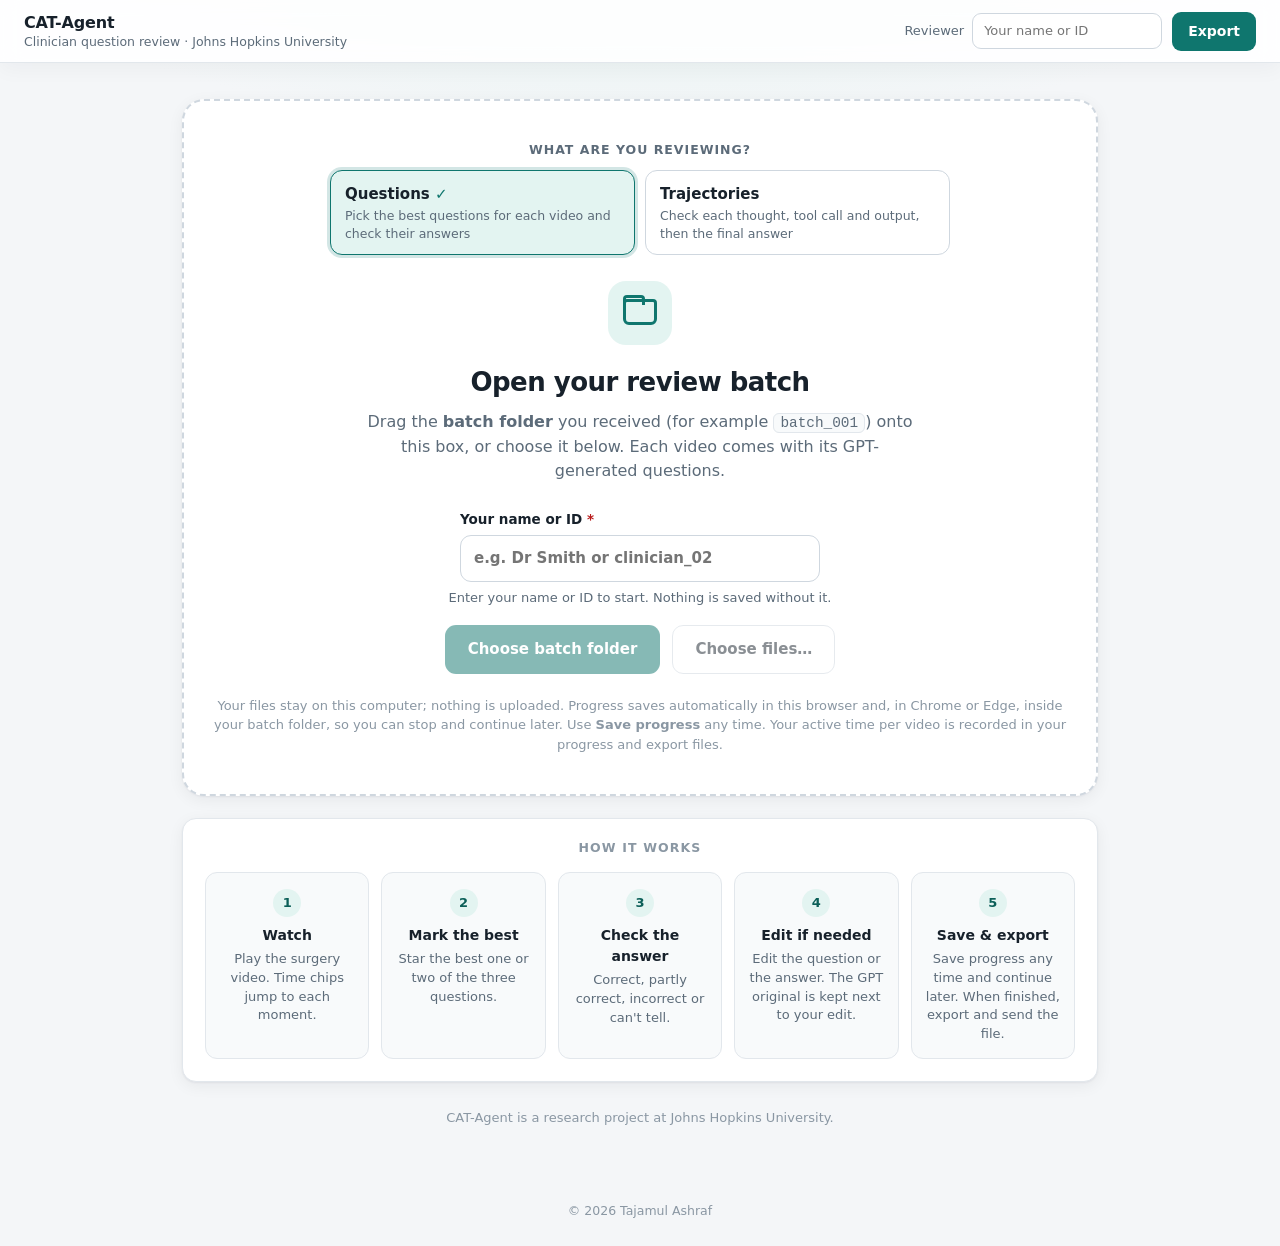
==== commit 787289a8: "Start screen: choose questions or trajectories review Co-Authored-By: Claude Opus 5.5 <noreply@anthr" ====
--- a/index.html
+++ b/index.html
@@ -6,7 +6,7 @@
   <title>CAT-Agent Clinician Review</title>
   <meta name="description" content="Review GPT-generated questions for ophthalmic surgery videos: pick the best, edit, export.">
   <link rel="icon" href="data:image/svg+xml,%3Csvg xmlns='http://www.w3.org/2000/svg' viewBox='0 0 32 32'%3E%3Ccircle cx='16' cy='16' r='14' fill='%230f766e'/%3E%3Ccircle cx='16' cy='16' r='6' fill='white'/%3E%3Ccircle cx='16' cy='16' r='3' fill='%230f766e'/%3E%3C/svg%3E">
-  <link rel="stylesheet" href="styles.css?v=202610191559">
+  <link rel="stylesheet" href="styles.css?v=202610261900">
 </head>
 <body>
   <header class="topbar">
@@ -41,6 +41,13 @@
   <!-- Start screen -->
   <main id="start" class="start">
     <section class="drop" id="dropzone" tabindex="0" aria-label="Drop your batch folder here">
+      <nav class="mode-pick" aria-label="What are you reviewing?">
+        <div class="mode-label">What are you reviewing?</div>
+        <div class="mode-opts">
+          <a href="index.html" aria-current="page" class="mode-opt on"><b>Questions</b><small>Pick the best questions for each video and check their answers</small></a>
+          <a href="trajectories.html" class="mode-opt"><b>Trajectories</b><small>Check each thought, tool call and output, then the final answer</small></a>
+        </div>
+      </nav>
       <div class="drop-icon" aria-hidden="true"></div>
       <h1>Open your review batch</h1>
       <p class="lead">Drag the <b>batch folder</b> you received (for example <code>batch_001</code>) onto this box,
@@ -56,8 +63,7 @@
       </div>
       <p class="fine">Your files stay on this computer; nothing is uploaded. Progress saves automatically in this browser
         and, in Chrome or Edge, inside your batch folder, so you can stop and continue later. Use <b>Save progress</b> any time.
-        Your active time per video is recorded in your progress and export files.
-        Reviewing tool-use trajectories instead? <a href="trajectories.html">Open the trajectory review</a>.</p>
+        Your active time per video is recorded in your progress and export files.</p>
     </section>
     <section class="howto">
       <h2>How it works</h2>
@@ -101,7 +107,7 @@
 
   <div id="toast" class="toast" role="status" aria-live="polite"></div>
 
-  <script src="config.js?v=202610191559"></script>
-  <script src="app.js?v=202610191559"></script>
+  <script src="config.js?v=202610261900"></script>
+  <script src="app.js?v=202610261900"></script>
 </body>
 </html>
--- a/styles.css
+++ b/styles.css
@@ -334,3 +334,16 @@
 .active-time { font-size: 12.5px; color: var(--muted); margin: -4px 0 10px; font-variant-numeric: tabular-nums; }
 .pill.time { font-variant-numeric: tabular-nums; }
 .copyright { text-align: center; font-size: 12.5px; color: var(--faint); padding: 18px 16px 26px; }
+
+/* ---------------------------------------------------------------- review type (questions / trajectories) */
+.mode-pick { margin: -14px auto 26px; max-width: 620px; }
+.mode-label { font-size: 12.5px; font-weight: 800; letter-spacing: .08em; text-transform: uppercase; color: var(--muted); margin-bottom: 10px; }
+.mode-opts { display: grid; grid-template-columns: 1fr 1fr; gap: 10px; }
+.mode-opt { display: block; text-align: left; padding: 12px 14px; border: 1.5px solid var(--border-strong); border-radius: 12px;
+  background: var(--surface); color: var(--text); text-decoration: none; transition: border-color .15s, background .15s; }
+.mode-opt:hover { border-color: var(--accent); }
+.mode-opt b { display: block; font-size: 15px; }
+.mode-opt small { display: block; color: var(--muted); font-size: 12.5px; line-height: 1.4; margin-top: 2px; }
+.mode-opt.on { border-color: var(--accent); background: var(--accent-soft); box-shadow: 0 0 0 3px color-mix(in srgb, var(--accent) 18%, transparent); }
+.mode-opt.on b::after { content: "  ✓"; color: var(--accent); }
+@media (max-width: 560px) { .mode-opts { grid-template-columns: 1fr; } }
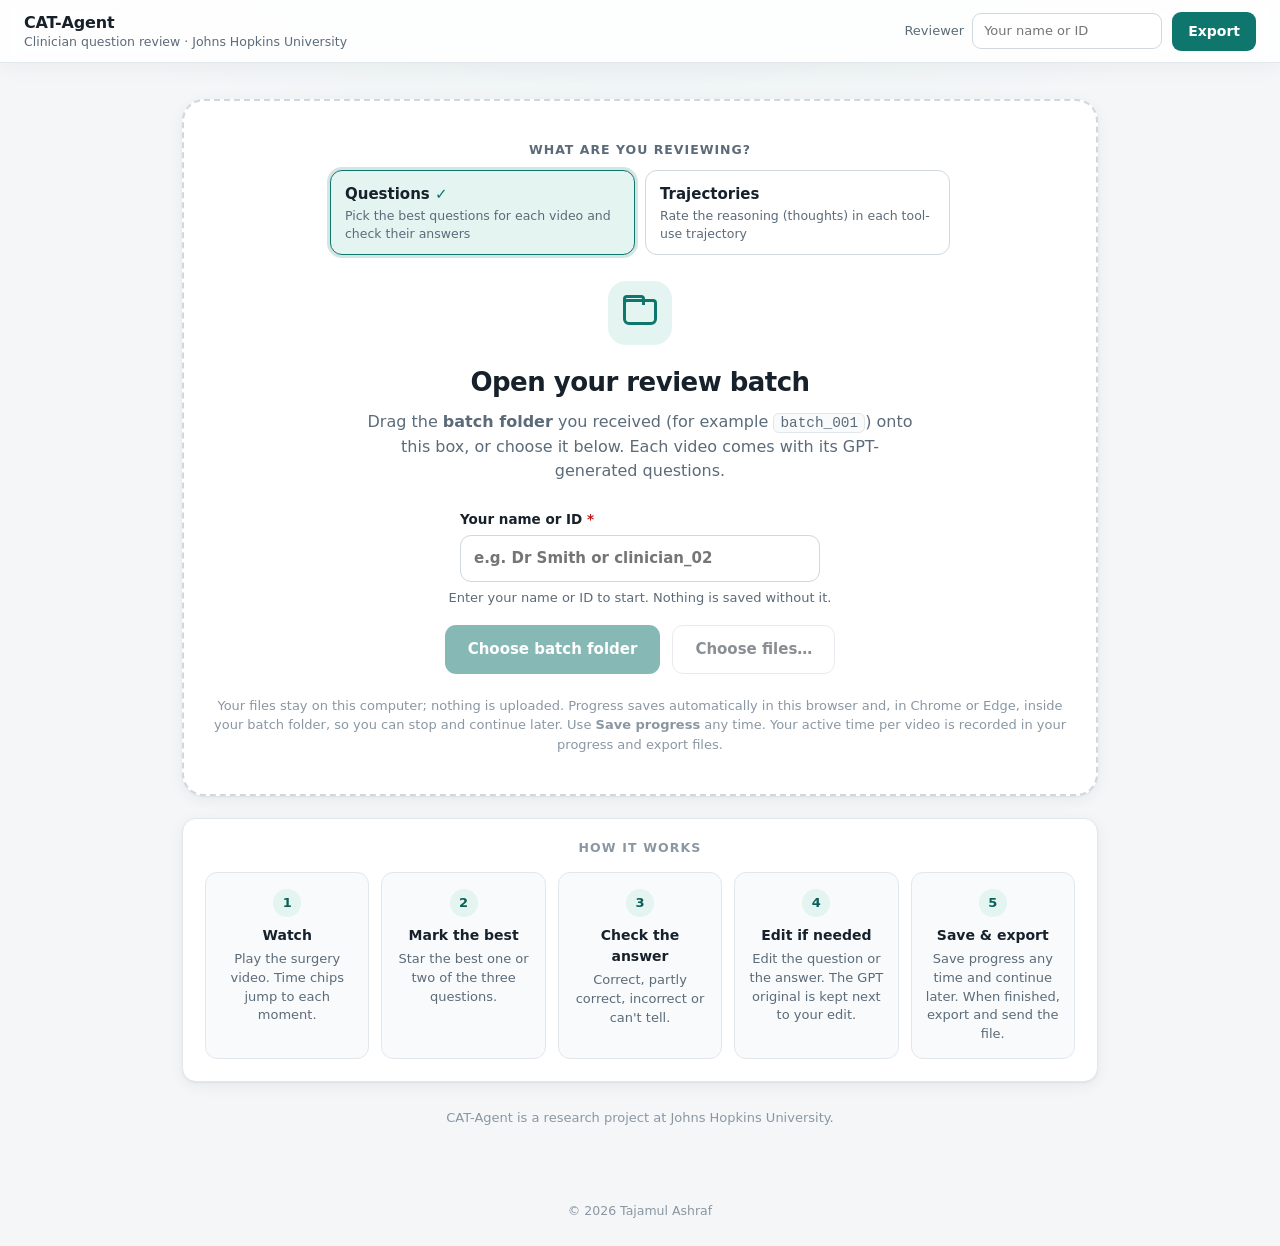
==== commit f8b296ba: "Trajectory review: rate thoughts only Final answers are verified, so they are shown without a rating" ====
--- a/index.html
+++ b/index.html
@@ -45,7 +45,7 @@
         <div class="mode-label">What are you reviewing?</div>
         <div class="mode-opts">
           <a href="index.html" aria-current="page" class="mode-opt on"><b>Questions</b><small>Pick the best questions for each video and check their answers</small></a>
-          <a href="trajectories.html" class="mode-opt"><b>Trajectories</b><small>Check each thought, tool call and output, then the final answer</small></a>
+          <a href="trajectories.html" class="mode-opt"><b>Trajectories</b><small>Rate the reasoning (thoughts) in each tool-use trajectory</small></a>
         </div>
       </nav>
       <div class="drop-icon" aria-hidden="true"></div>
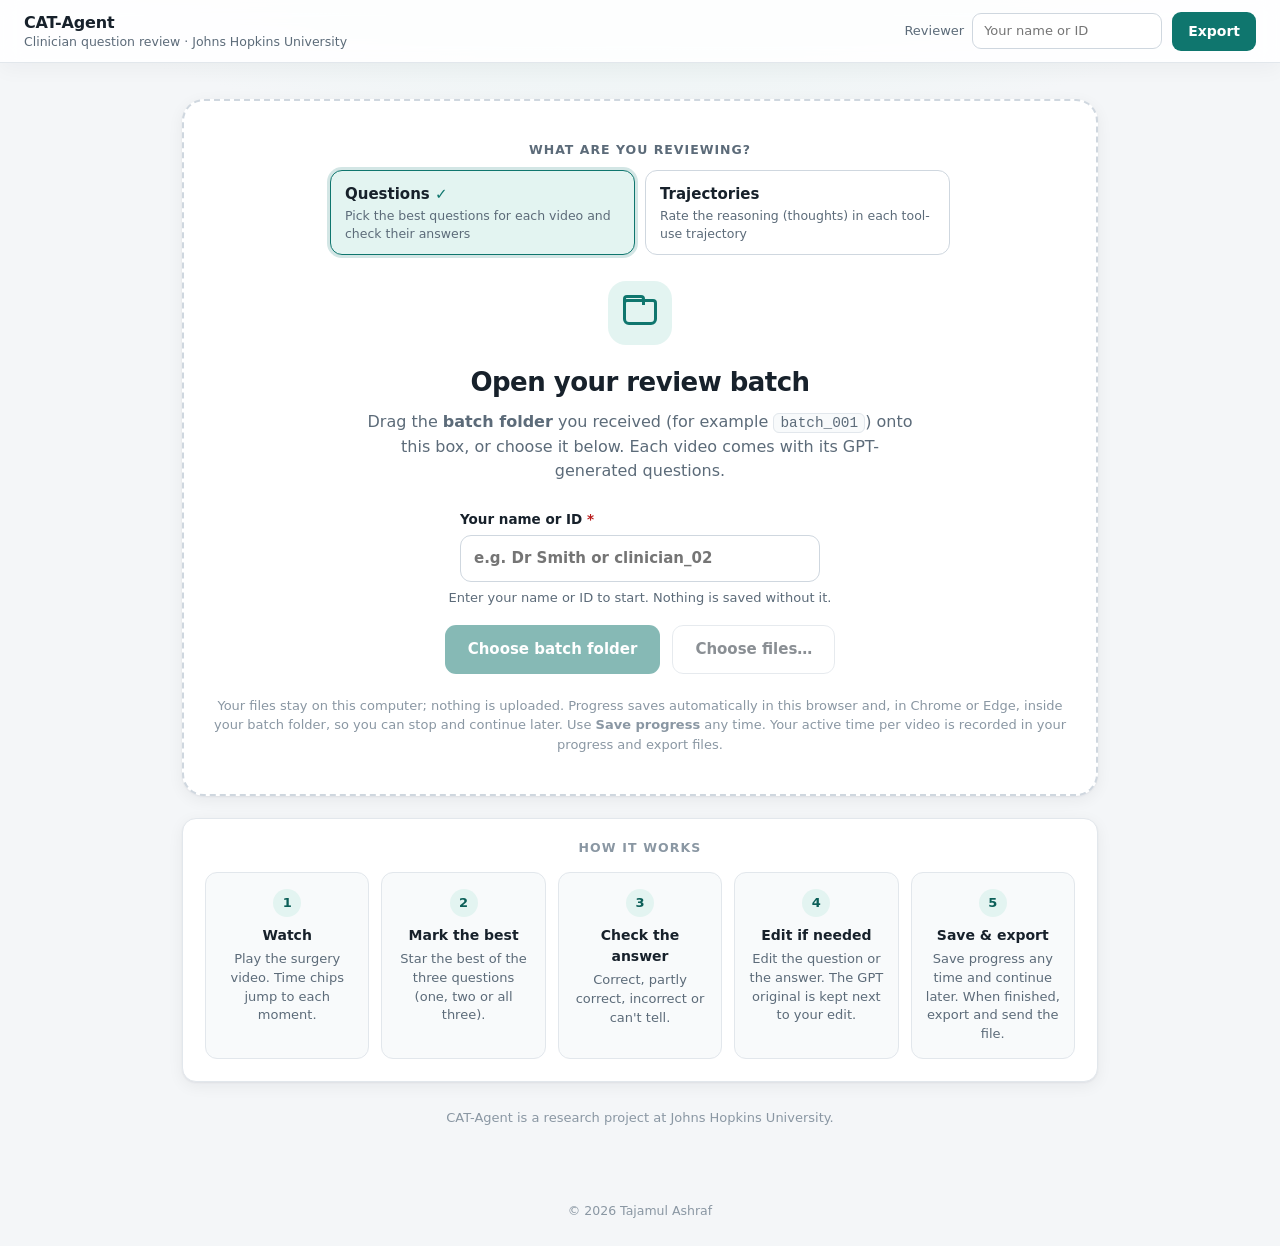
==== commit 2763d7cb: "Question review: allow marking all three questions as best Co-Authored-By: Claude Opus 5.5 <noreply@" ====
--- a/index.html
+++ b/index.html
@@ -69,7 +69,7 @@
       <h2>How it works</h2>
       <ol class="steps">
         <li><span class="n">1</span><b>Watch</b><p>Play the surgery video. Time chips jump to each moment.</p></li>
-        <li><span class="n">2</span><b>Mark the best</b><p>Star the best one or two of the three questions.</p></li>
+        <li><span class="n">2</span><b>Mark the best</b><p>Star the best of the three questions (one, two or all three).</p></li>
         <li><span class="n">3</span><b>Check the answer</b><p>Correct, partly correct, incorrect or can&#39;t tell.</p></li>
         <li><span class="n">4</span><b>Edit if needed</b><p>Edit the question or the answer. The GPT original is kept next to your edit.</p></li>
         <li><span class="n">5</span><b>Save &amp; export</b><p>Save progress any time and continue later. When finished, export and send the file.</p></li>
@@ -107,7 +107,7 @@
 
   <div id="toast" class="toast" role="status" aria-live="polite"></div>
 
-  <script src="config.js?v=202610261900"></script>
-  <script src="app.js?v=202610261900"></script>
+  <script src="config.js?v=202611021830"></script>
+  <script src="app.js?v=202611021830"></script>
 </body>
 </html>
